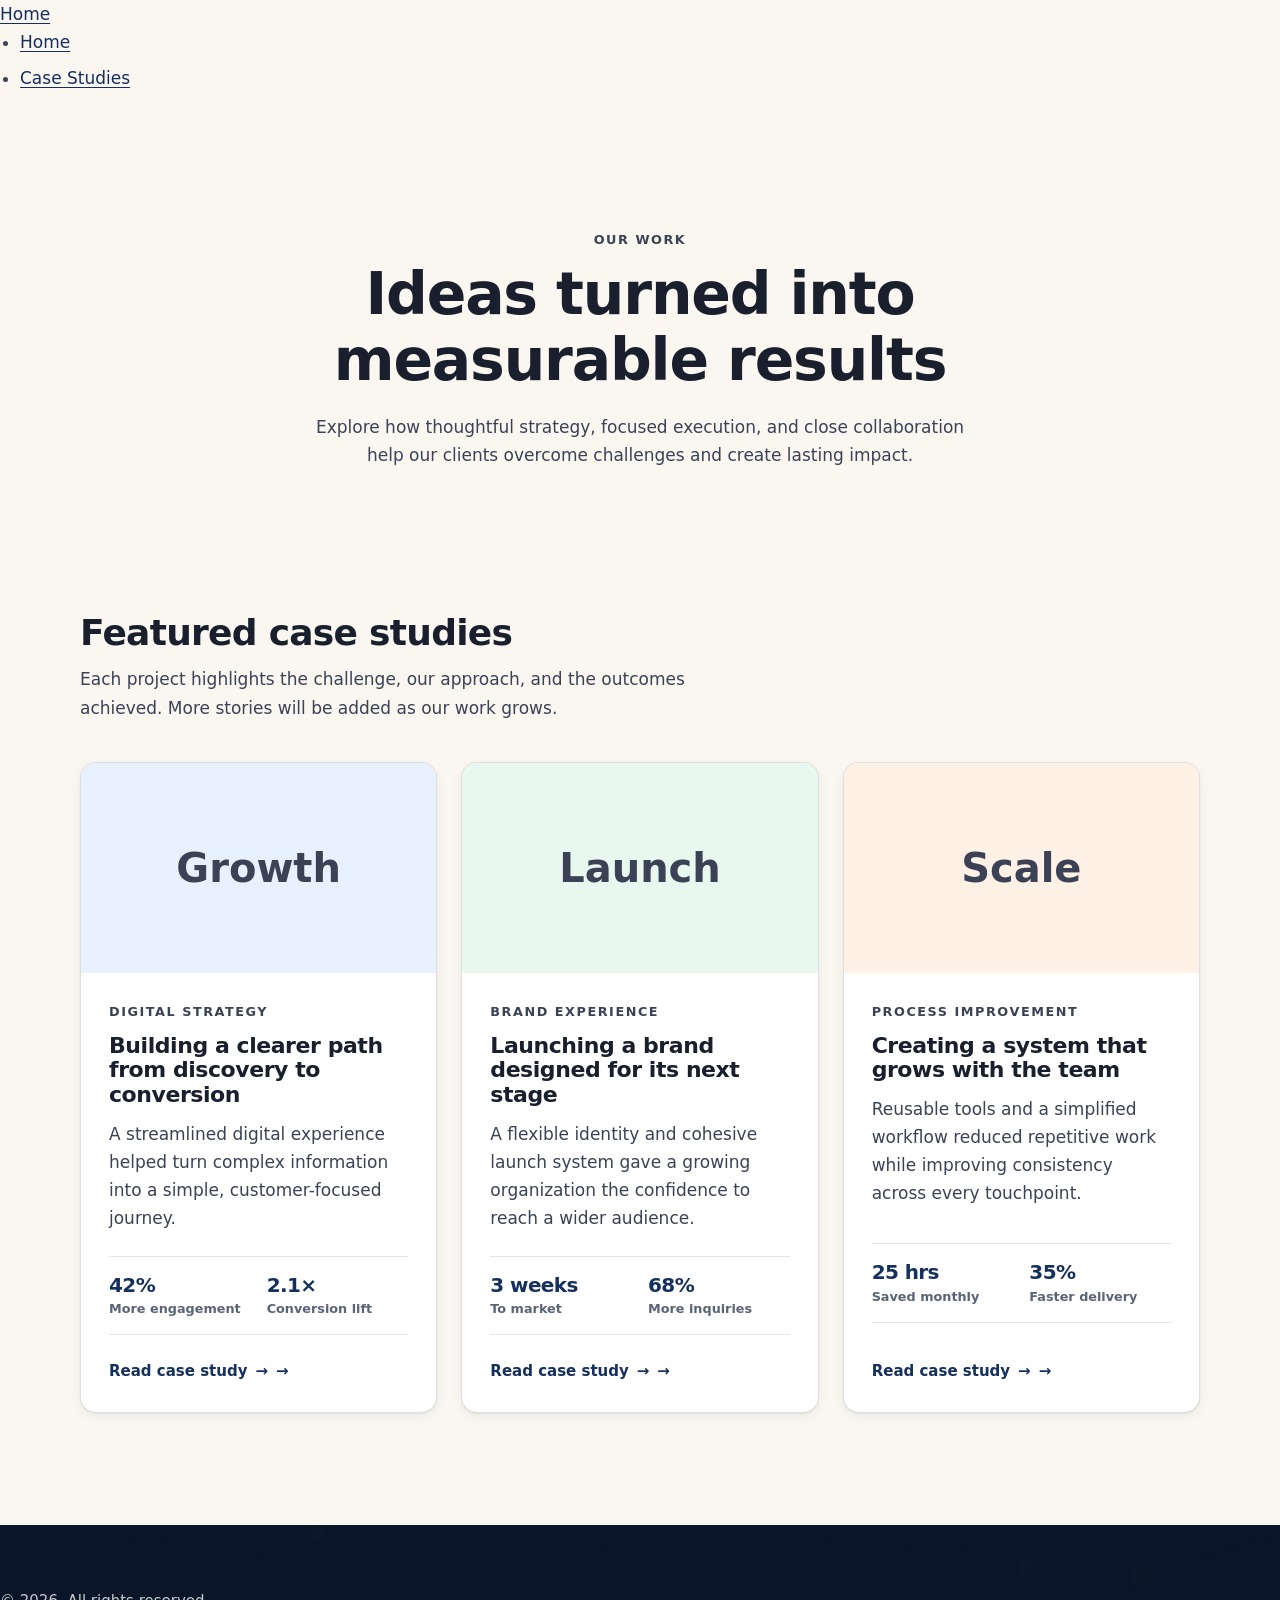
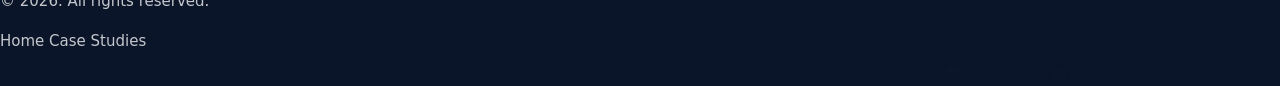
==== case-studies.html @ 0356792d "OEDIT: please add a case study page that can be navigated to at the" ====
<!DOCTYPE html>
<html lang="en">
<head>
  <meta charset="UTF-8">
  <meta name="viewport" content="width=device-width, initial-scale=1.0">
  <meta name="description" content="Explore our case studies and discover the strategies, solutions, and measurable results behind our work.">
  <title>Case Studies</title>
  <link rel="stylesheet" href="assets/css/style.css">
  <style>
    .case-studies-hero {
      padding: 7rem 1.5rem 5rem;
      text-align: center;
    }

    .case-studies-hero__content,
    .case-studies {
      width: min(1120px, 100%);
      margin-inline: auto;
    }

    .case-studies-hero__eyebrow,
    .case-study-card__category {
      display: block;
      margin-bottom: 0.75rem;
      font-size: 0.8rem;
      font-weight: 700;
      letter-spacing: 0.12em;
      text-transform: uppercase;
    }

    .case-studies-hero h1 {
      max-width: 800px;
      margin: 0 auto 1.25rem;
    }

    .case-studies-hero p {
      max-width: 680px;
      margin: 0 auto;
    }

    .case-studies-section {
      padding: 4rem 1.5rem 7rem;
    }

    .case-studies__header {
      max-width: 680px;
      margin-bottom: 2.5rem;
    }

    .case-studies__header h2 {
      margin-bottom: 0.75rem;
    }

    .case-studies-grid {
      display: grid;
      grid-template-columns: repeat(auto-fit, minmax(min(100%, 300px), 1fr));
      gap: 1.5rem;
    }

    .case-study-card {
      display: flex;
      min-height: 100%;
      flex-direction: column;
      overflow: hidden;
      border: 1px solid rgba(127, 127, 127, 0.25);
      border-radius: 1rem;
      background: var(--card-background, #fff);
    }

    .case-study-card__media {
      display: grid;
      min-height: 210px;
      place-items: center;
      padding: 2rem;
      background: var(--case-study-accent, #eef2ff);
    }

    .case-study-card__media span {
      font-size: clamp(1.5rem, 4vw, 2.5rem);
      font-weight: 700;
    }

    .case-study-card__content {
      display: flex;
      flex: 1;
      flex-direction: column;
      align-items: flex-start;
      padding: 1.75rem;
    }

    .case-study-card__content h3 {
      margin: 0 0 0.75rem;
    }

    .case-study-card__content p {
      margin: 0 0 1.5rem;
    }

    .case-study-card__results {
      display: flex;
      width: 100%;
      gap: 1rem;
      margin: auto 0 1.5rem;
      padding: 1rem 0;
      border-block: 1px solid rgba(127, 127, 127, 0.2);
    }

    .case-study-card__result {
      flex: 1;
    }

    .case-study-card__result strong,
    .case-study-card__result span {
      display: block;
    }

    .case-study-card__result strong {
      font-size: 1.25rem;
    }

    .case-study-card__result span {
      margin-top: 0.2rem;
      font-size: 0.8rem;
    }

    .case-study-card__link {
      font-weight: 700;
      text-decoration: none;
    }

    .case-study-card__link:hover,
    .case-study-card__link:focus-visible {
      text-decoration: underline;
    }

    .case-studies-empty {
      padding: 3rem;
      border: 1px dashed rgba(127, 127, 127, 0.4);
      border-radius: 1rem;
      text-align: center;
    }

    @media (max-width: 640px) {
      .case-studies-hero {
        padding-top: 5rem;
      }

      .case-study-card__results {
        flex-direction: column;
      }
    }
  </style>
</head>
<body>
  <header class="site-header">
    <div class="container">
      <a class="logo" href="index.html" aria-label="Home">Home</a>
      <nav class="site-nav" aria-label="Primary navigation">
        <ul>
          <li><a href="index.html">Home</a></li>
          <li><a href="case-studies.html" aria-current="page">Case Studies</a></li>
        </ul>
      </nav>
    </div>
  </header>

  <main>
    <section class="case-studies-hero" aria-labelledby="case-studies-title">
      <div class="case-studies-hero__content">
        <span class="case-studies-hero__eyebrow">Our work</span>
        <h1 id="case-studies-title">Ideas turned into measurable results</h1>
        <p>Explore how thoughtful strategy, focused execution, and close collaboration help our clients overcome challenges and create lasting impact.</p>
      </div>
    </section>

    <section class="case-studies-section" aria-labelledby="featured-case-studies">
      <div class="case-studies">
        <header class="case-studies__header">
          <h2 id="featured-case-studies">Featured case studies</h2>
          <p>Each project highlights the challenge, our approach, and the outcomes achieved. More stories will be added as our work grows.</p>
        </header>

        <!-- Add future case studies by duplicating an article below and updating its content. -->
        <div class="case-studies-grid">
          <article class="case-study-card">
            <div class="case-study-card__media" style="--case-study-accent: #e8f1ff;" aria-hidden="true">
              <span>Growth</span>
            </div>
            <div class="case-study-card__content">
              <span class="case-study-card__category">Digital strategy</span>
              <h3>Building a clearer path from discovery to conversion</h3>
              <p>A streamlined digital experience helped turn complex information into a simple, customer-focused journey.</p>
              <div class="case-study-card__results" aria-label="Project results">
                <div class="case-study-card__result">
                  <strong>42%</strong>
                  <span>More engagement</span>
                </div>
                <div class="case-study-card__result">
                  <strong>2.1×</strong>
                  <span>Conversion lift</span>
                </div>
              </div>
              <a class="case-study-card__link" href="#" aria-label="Read the digital strategy case study">Read case study <span aria-hidden="true">→</span></a>
            </div>
          </article>

          <article class="case-study-card">
            <div class="case-study-card__media" style="--case-study-accent: #e8f8ef;" aria-hidden="true">
              <span>Launch</span>
            </div>
            <div class="case-study-card__content">
              <span class="case-study-card__category">Brand experience</span>
              <h3>Launching a brand designed for its next stage</h3>
              <p>A flexible identity and cohesive launch system gave a growing organization the confidence to reach a wider audience.</p>
              <div class="case-study-card__results" aria-label="Project results">
                <div class="case-study-card__result">
                  <strong>3 weeks</strong>
                  <span>To market</span>
                </div>
                <div class="case-study-card__result">
                  <strong>68%</strong>
                  <span>More inquiries</span>
                </div>
              </div>
              <a class="case-study-card__link" href="#" aria-label="Read the brand experience case study">Read case study <span aria-hidden="true">→</span></a>
            </div>
          </article>

          <article class="case-study-card">
            <div class="case-study-card__media" style="--case-study-accent: #fff1e5;" aria-hidden="true">
              <span>Scale</span>
            </div>
            <div class="case-study-card__content">
              <span class="case-study-card__category">Process improvement</span>
              <h3>Creating a system that grows with the team</h3>
              <p>Reusable tools and a simplified workflow reduced repetitive work while improving consistency across every touchpoint.</p>
              <div class="case-study-card__results" aria-label="Project results">
                <div class="case-study-card__result">
                  <strong>25 hrs</strong>
                  <span>Saved monthly</span>
                </div>
                <div class="case-study-card__result">
                  <strong>35%</strong>
                  <span>Faster delivery</span>
                </div>
              </div>
              <a class="case-study-card__link" href="#" aria-label="Read the process improvement case study">Read case study <span aria-hidden="true">→</span></a>
            </div>
          </article>
        </div>
      </div>
    </section>
  </main>

  <footer class="site-footer">
    <div class="container">
      <p>&copy; 2026. All rights reserved.</p>
      <nav aria-label="Footer navigation">
        <a href="index.html">Home</a>
        <a href="case-studies.html">Case Studies</a>
      </nav>
    </div>
  </footer>
</body>
</html>
---- assets/css/style.css ----
/* ==========================================================================
   Convert Social - proof site stylesheet
   Palette: brand navy primary, brand orange accent, warm cream surface
   Values are taken from the client-supplied brand imagery.
   ========================================================================== */

:root {
  /* Brand - sampled from the client imagery */
  --navy-900: #0a1428;
  --navy-800: #0f1e3c;
  --navy-700: #16305e;
  --navy-600: #1e3f78;
  --navy-500: #3660a8;
  --navy-100: #d9e2f1;
  --navy-50: #eef2f9;

  --orange-700: #a63f08;
  --orange-600: #d9611a;
  --orange-500: #f27021;
  --orange-100: #fde7d6;

  /* Neutrals */
  --cream: #faf6f0;
  --cream-alt: #f4ede3;
  --white: #ffffff;
  --ink: #1a1f2e;
  --ink-soft: #3b4256;
  --ink-muted: #5a6478;
  --line: #e3dbcf;

  /* Type */
  --font-sans: "Plus Jakarta Sans", "Segoe UI", system-ui, -apple-system, sans-serif;
  --text-xs: 0.8125rem;
  --text-sm: 0.9375rem;
  --text-base: 1.0625rem;
  --text-lg: 1.1875rem;
  --text-xl: 1.375rem;
  --text-2xl: 1.75rem;
  --text-3xl: 2.25rem;
  --text-4xl: clamp(2.35rem, 5.2vw, 3.65rem);

  /* Space */
  --sp-1: 0.25rem;
  --sp-2: 0.5rem;
  --sp-3: 0.75rem;
  --sp-4: 1rem;
  --sp-5: 1.5rem;
  --sp-6: 2rem;
  --sp-7: 3rem;
  --sp-8: 4rem;
  --sp-9: 6rem;

  --radius-sm: 8px;
  --radius: 14px;
  --radius-lg: 22px;
  --radius-pill: 999px;

  --shadow-sm: 0 1px 2px rgba(15, 30, 60, 0.06), 0 4px 12px rgba(15, 30, 60, 0.05);
  --shadow-md: 0 10px 28px rgba(15, 30, 60, 0.1);
  --shadow-lg: 0 24px 60px rgba(15, 30, 60, 0.16);

  --wrap: 1140px;
  --header-h: 74px;
}

/* --------------------------------------------------------------- reset */
*,
*::before,
*::after { box-sizing: border-box; }

html { -webkit-text-size-adjust: 100%; scroll-behavior: smooth; }

body {
  margin: 0;
  font-family: var(--font-sans);
  font-size: var(--text-base);
  line-height: 1.65;
  color: var(--ink-soft);
  background: var(--cream);
  -webkit-font-smoothing: antialiased;
}

h1, h2, h3, h4 {
  margin: 0 0 var(--sp-4);
  color: var(--ink);
  font-weight: 800;
  line-height: 1.12;
  letter-spacing: -0.02em;
}

h1 { font-size: var(--text-4xl); }
h2 { font-size: var(--text-3xl); }
h3 { font-size: var(--text-xl); }
h4 { font-size: var(--text-lg); }

p { margin: 0 0 var(--sp-4); }
p:last-child { margin-bottom: 0; }

ul, ol { margin: 0 0 var(--sp-4); padding-left: 1.25rem; }
li { margin-bottom: var(--sp-2); }

a { color: var(--navy-700); text-decoration-thickness: 1px; text-underline-offset: 3px; }
a:hover { color: var(--orange-700); }

strong { color: var(--ink); font-weight: 700; }

svg { display: block; }

/* ------------------------------------------------------------ a11y */
.skip-link {
  position: absolute;
  left: var(--sp-4);
  top: -100px;
  z-index: 999;
  padding: var(--sp-3) var(--sp-5);
  background: var(--navy-700);
  color: var(--white);
  border-radius: var(--radius-sm);
  font-weight: 700;
  text-decoration: none;
  transition: top 0.18s ease;
}
.skip-link:focus { top: var(--sp-3); color: var(--white); }

:focus-visible {
  outline: 3px solid var(--orange-600);
  outline-offset: 3px;
  border-radius: 4px;
}

.sr-only {
  position: absolute;
  width: 1px;
  height: 1px;
  padding: 0;
  margin: -1px;
  overflow: hidden;
  clip: rect(0 0 0 0);
  white-space: nowrap;
  border: 0;
}

/* ------------------------------------------------------------ layout */
.wrap {
  width: 100%;
  max-width: var(--wrap);
  margin-inline: auto;
  padding-inline: var(--sp-5);
}

.section { padding-block: var(--sp-9); }
.section--tight { padding-block: var(--sp-8); }
.section--cream { background: var(--cream-alt); }
.section--white { background: var(--white); }

.section-head { max-width: 44rem; margin-bottom: var(--sp-7); }
.section-head--center { margin-inline: auto; text-align: center; }

.eyebrow {
  display: inline-block;
  margin-bottom: var(--sp-3);
  font-size: var(--text-xs);
  font-weight: 800;
  letter-spacing: 0.14em;
  text-transform: uppercase;
  color: var(--orange-700);
}

.lede { font-size: var(--text-lg); color: var(--ink-soft); }

.grid { display: grid; gap: var(--sp-5); }
.grid--2 { grid-template-columns: repeat(2, minmax(0, 1fr)); }
.grid--3 { grid-template-columns: repeat(3, minmax(0, 1fr)); }
.grid--4 { grid-template-columns: repeat(4, minmax(0, 1fr)); }

/* ------------------------------------------------------------ buttons */
.btn {
  display: inline-flex;
  align-items: center;
  justify-content: center;
  gap: var(--sp-2);
  padding: 0.85rem 1.5rem;
  border: 2px solid transparent;
  border-radius: var(--radius-pill);
  font-family: inherit;
  font-size: var(--text-sm);
  font-weight: 800;
  line-height: 1.2;
  letter-spacing: -0.005em;
  text-decoration: none;
  cursor: pointer;
  transition: transform 0.16s ease, background-color 0.16s ease, box-shadow 0.16s ease, color 0.16s ease;
}
.btn:hover { transform: translateY(-2px); }

.btn--primary {
  background: var(--navy-800);
  color: var(--white);
  box-shadow: var(--shadow-md);
}
.btn--primary:hover { background: var(--navy-600); color: var(--white); }

.btn--accent {
  background: var(--orange-500);
  color: var(--navy-800);
  box-shadow: var(--shadow-md);
}
.btn--accent:hover { background: var(--orange-600); color: var(--white); }

.btn--ghost {
  background: transparent;
  color: var(--navy-700);
  border-color: var(--navy-100);
}
.btn--ghost:hover { background: var(--navy-50); color: var(--navy-700); border-color: var(--navy-500); }

.btn--light {
  background: var(--white);
  color: var(--navy-700);
}
.btn--light:hover { background: var(--navy-50); color: var(--navy-700); }

.btn--outline-light {
  background: transparent;
  color: var(--white);
  border-color: rgba(255, 255, 255, 0.45);
}
.btn--outline-light:hover { background: rgba(255, 255, 255, 0.12); color: var(--white); }

.btn--block { width: 100%; }
.btn--lg { padding: 1.05rem 2rem; font-size: var(--text-base); }

.btn-row { display: flex; flex-wrap: wrap; gap: var(--sp-3); }

/* ------------------------------------------------------------ header */
.site-header {
  position: sticky;
  top: 0;
  z-index: 100;
  background: rgba(250, 246, 240, 0.93);
  backdrop-filter: blur(10px);
  border-bottom: 1px solid transparent;
  transition: border-color 0.2s ease, box-shadow 0.2s ease;
}
.site-header.is-stuck {
  border-bottom-color: var(--line);
  box-shadow: 0 4px 18px rgba(15, 30, 60, 0.07);
}

.header-inner {
  display: flex;
  align-items: center;
  justify-content: space-between;
  gap: var(--sp-5);
  min-height: var(--header-h);
}

.brand {
  display: inline-flex;
  align-items: center;
  gap: 0.6rem;
  color: var(--navy-700);
  font-weight: 800;
  font-size: 1.0625rem;
  letter-spacing: -0.025em;
  text-decoration: none;
}
.brand:hover { color: var(--navy-600); }
.brand svg { width: 30px; height: 30px; flex: none; }
.brand-name { color: var(--ink); }
.brand-name span { color: var(--orange-700); }

.nav-toggle {
  display: none;
  align-items: center;
  gap: 0.5rem;
  padding: 0.55rem 0.9rem;
  background: var(--white);
  border: 1px solid var(--line);
  border-radius: var(--radius-pill);
  font-family: inherit;
  font-size: var(--text-xs);
  font-weight: 800;
  color: var(--ink);
  cursor: pointer;
}
.nav-toggle svg { width: 16px; height: 16px; }

.site-nav { display: flex; align-items: center; gap: var(--sp-5); }

.nav-links {
  display: flex;
  align-items: center;
  gap: var(--sp-5);
  margin: 0;
  padding: 0;
  list-style: none;
}
.nav-links li { margin: 0; }
.nav-links a {
  display: inline-block;
  padding: 0.35rem 0;
  font-size: var(--text-sm);
  font-weight: 700;
  color: var(--ink-soft);
  text-decoration: none;
  border-bottom: 2px solid transparent;
}
.nav-links a:hover { color: var(--navy-700); border-bottom-color: var(--orange-500); }
.nav-links a[aria-current="page"] { color: var(--navy-700); border-bottom-color: var(--navy-600); }

/* ------------------------------------------------------------ hero */
.hero {
  position: relative;
  overflow: hidden;
  padding-block: var(--sp-9) var(--sp-8);
  background:
    radial-gradient(900px 460px at 12% -10%, var(--navy-100), transparent 70%),
    radial-gradient(700px 400px at 92% 8%, var(--orange-100), transparent 68%),
    var(--cream);
}

.hero-grid {
  display: grid;
  grid-template-columns: minmax(0, 1.08fr) minmax(0, 0.92fr);
  gap: var(--sp-8);
  align-items: center;
}

.hero h1 { margin-bottom: var(--sp-5); }
.hero .lede { max-width: 34rem; margin-bottom: var(--sp-6); }

.pill {
  display: inline-flex;
  align-items: center;
  gap: 0.5rem;
  margin-bottom: var(--sp-5);
  padding: 0.4rem 0.9rem;
  background: var(--white);
  border: 1px solid var(--navy-100);
  border-radius: var(--radius-pill);
  font-size: var(--text-xs);
  font-weight: 800;
  letter-spacing: 0.02em;
  color: var(--navy-700);
  box-shadow: var(--shadow-sm);
}
.pill-dot {
  width: 8px;
  height: 8px;
  border-radius: 50%;
  background: var(--orange-500);
  flex: none;
}

.hero-proof {
  display: flex;
  flex-wrap: wrap;
  align-items: center;
  gap: var(--sp-3) var(--sp-5);
  margin-top: var(--sp-6);
  padding-top: var(--sp-5);
  border-top: 1px solid var(--line);
  font-size: var(--text-sm);
  color: var(--ink-muted);
}

.avatar-stack { display: flex; }
.avatar-stack .avatar { margin-left: -10px; border: 3px solid var(--cream); }
.avatar-stack .avatar:first-child { margin-left: 0; }

/* hero card */
.hero-card {
  padding: var(--sp-6);
  background: var(--white);
  border: 1px solid var(--line);
  border-radius: var(--radius-lg);
  box-shadow: var(--shadow-lg);
}
.hero-card h2 {
  font-size: var(--text-lg);
  margin-bottom: var(--sp-5);
}

.week-list { margin: 0; padding: 0; list-style: none; }
.week-list li {
  display: flex;
  align-items: flex-start;
  gap: var(--sp-3);
  padding-block: 0.7rem;
  margin: 0;
  border-bottom: 1px dashed var(--line);
  font-size: var(--text-sm);
}
.week-list li:last-child { border-bottom: 0; }
.week-day {
  flex: none;
  width: 3.1rem;
  font-weight: 800;
  color: var(--navy-600);
  font-size: var(--text-xs);
  letter-spacing: 0.06em;
  text-transform: uppercase;
  padding-top: 0.15rem;
}
.week-body { color: var(--ink-soft); }
.week-body b { display: block; color: var(--ink); font-weight: 700; }

.tag {
  display: inline-block;
  padding: 0.1rem 0.5rem;
  border-radius: var(--radius-pill);
  background: var(--navy-50);
  color: var(--navy-700);
  font-size: 0.75rem;
  font-weight: 800;
}
.tag--orange { background: var(--orange-100); color: var(--orange-700); }

/* ------------------------------------------------------------ page head */
.page-head {
  padding-block: var(--sp-8) var(--sp-7);
  background:
    radial-gradient(760px 380px at 8% -20%, var(--navy-100), transparent 70%),
    var(--cream);
  border-bottom: 1px solid var(--line);
}
.page-head h1 { max-width: 34rem; }
.page-head .lede { max-width: 40rem; }

.crumbs {
  margin-bottom: var(--sp-5);
  font-size: var(--text-xs);
  font-weight: 700;
  color: var(--ink-muted);
}
.crumbs ol {
  display: flex;
  flex-wrap: wrap;
  gap: 0.45rem;
  margin: 0;
  padding: 0;
  list-style: none;
}
.crumbs li { margin: 0; }
.crumbs li + li::before { content: "/"; margin-right: 0.45rem; color: var(--line); }
.crumbs a { color: var(--ink-muted); text-decoration: none; }
.crumbs a:hover { color: var(--navy-700); text-decoration: underline; }
.crumbs [aria-current="page"] { color: var(--ink); }

/* ------------------------------------------------------------ cards */
.card {
  padding: var(--sp-6);
  background: var(--white);
  border: 1px solid var(--line);
  border-radius: var(--radius-lg);
  box-shadow: var(--shadow-sm);
  transition: transform 0.2s ease, box-shadow 0.2s ease, border-color 0.2s ease;
}
.card h3 { margin-bottom: var(--sp-2); }
.card p { font-size: var(--text-sm); }

.card--hover:hover {
  transform: translateY(-4px);
  box-shadow: var(--shadow-md);
  border-color: var(--navy-100);
}

.card-icon {
  display: inline-flex;
  align-items: center;
  justify-content: center;
  width: 48px;
  height: 48px;
  margin-bottom: var(--sp-4);
  border-radius: var(--radius);
  background: var(--navy-50);
  color: var(--navy-600);
}
.card-icon svg { width: 24px; height: 24px; }
.card-icon--orange { background: var(--orange-100); color: var(--orange-700); }

/* ------------------------------------------------------------ case studies */
.case-study-grid {
  display: grid;
  grid-template-columns: repeat(2, minmax(0, 1fr));
  gap: var(--sp-6);
}

.case-study-card {
  display: flex;
  flex-direction: column;
  min-height: 100%;
  overflow: hidden;
  background: var(--white);
  border: 1px solid var(--line);
  border-radius: var(--radius-lg);
  box-shadow: var(--shadow-sm);
  transition: transform 0.2s ease, box-shadow 0.2s ease, border-color 0.2s ease;
}

.case-study-card:hover {
  transform: translateY(-4px);
  border-color: var(--navy-100);
  box-shadow: var(--shadow-md);
}

.case-study-card__visual {
  position: relative;
  display: grid;
  place-items: center;
  min-height: 13rem;
  padding: var(--sp-6);
  overflow: hidden;
  background:
    radial-gradient(circle at 82% 20%, rgba(242, 112, 33, 0.28), transparent 34%),
    linear-gradient(145deg, var(--navy-900), var(--navy-600));
  color: var(--white);
}

.case-study-card__visual::after {
  content: "";
  position: absolute;
  width: 10rem;
  height: 10rem;
  right: -3rem;
  bottom: -4rem;
  border: 2px solid rgba(255, 255, 255, 0.18);
  border-radius: 50%;
}

.case-study-card__visual img {
  display: block;
  width: 100%;
  height: 100%;
  min-height: 13rem;
  object-fit: cover;
}

.case-study-card__mark {
  position: relative;
  z-index: 1;
  font-size: clamp(2.25rem, 7vw, 4rem);
  font-weight: 800;
  line-height: 1;
  letter-spacing: -0.05em;
}

.case-study-card__body {
  display: flex;
  flex: 1;
  flex-direction: column;
  padding: var(--sp-6);
}

.case-study-card__meta {
  display: flex;
  flex-wrap: wrap;
  gap: var(--sp-2);
  margin: 0 0 var(--sp-4);
  padding: 0;
  list-style: none;
}

.case-study-card__meta li {
  margin: 0;
  padding: 0.2rem 0.65rem;
  background: var(--navy-50);
  border-radius: var(--radius-pill);
  color: var(--navy-700);
  font-size: var(--text-xs);
  font-weight: 800;
}

.case-study-card__body h2,
.case-study-card__body h3 {
  margin-bottom: var(--sp-3);
  font-size: var(--text-xl);
}

.case-study-card__body p { font-size: var(--text-sm); }

.case-study-card__results {
  display: grid;
  grid-template-columns: repeat(2, minmax(0, 1fr));
  gap: var(--sp-3);
  margin: var(--sp-5) 0;
  padding: var(--sp-4) 0;
  border-block: 1px solid var(--line);
}

.case-study-card__result strong {
  display: block;
  color: var(--navy-700);
  font-size: var(--text-xl);
  line-height: 1.2;
  letter-spacing: -0.03em;
}

.case-study-card__result span {
  display: block;
  margin-top: var(--sp-1);
  color: var(--ink-muted);
  font-size: var(--text-xs);
  font-weight: 700;
  line-height: 1.4;
}

.case-study-card__link {
  display: inline-flex;
  align-items: center;
  gap: var(--sp-2);
  margin-top: auto;
  color: var(--navy-700);
  font-size: var(--text-sm);
  font-weight: 800;
  text-decoration: none;
}

.case-study-card__link::after {
  content: "→";
  transition: transform 0.16s ease;
}

.case-study-card__link:hover::after { transform: translateX(4px); }

.case-study-card--coming-soon {
  border-style: dashed;
  box-shadow: none;
}

.case-study-card--coming-soon .case-study-card__visual {
  background:
    linear-gradient(135deg, rgba(217, 226, 241, 0.65), rgba(253, 231, 214, 0.7)),
    var(--cream-alt);
  color: var(--navy-600);
}

.case-study-card--coming-soon:hover {
  transform: none;
  box-shadow: var(--shadow-sm);
}

.case-study-card__placeholder {
  position: relative;
  z-index: 1;
  text-align: center;
}

.case-study-card__placeholder span {
  display: block;
  font-size: 2.5rem;
  font-weight: 500;
  line-height: 1;
}

.case-study-card__placeholder small {
  display: block;
  margin-top: var(--sp-3);
  font-size: var(--text-xs);
  font-weight: 800;
  letter-spacing: 0.08em;
  text-transform: uppercase;
}

/* ------------------------------------------------------------ steps */
.steps { counter-reset: step; margin: 0; padding: 0; list-style: none; }
.steps > li {
  position: relative;
  margin: 0 0 var(--sp-5);
  padding: var(--sp-6) var(--sp-6) var(--sp-6) 5.25rem;
  background: var(--white);
  border: 1px solid var(--line);
  border-radius: var(--radius-lg);
  box-shadow: var(--shadow-sm);
}
.steps > li::before {
  counter-increment: step;
  content: counter(step);
  position: absolute;
  left: var(--sp-6);
  top: var(--sp-6);
  display: flex;
  align-items: center;
  justify-content: center;
  width: 46px;
  height: 46px;
  border-radius: 50%;
  background: var(--navy-600);
  color: var(--white);
  font-weight: 800;
  font-size: var(--text-lg);
}
.steps h3 { margin-bottom: var(--sp-2); }
.steps p { font-size: var(--text-sm); }

/* ------------------------------------------------------------ testimonials */
.quote-card {
  display: flex;
  flex-direction: column;
  gap: var(--sp-5);
  padding: var(--sp-6);
  background: var(--white);
  border: 1px solid var(--line);
  border-radius: var(--radius-lg);
  box-shadow: var(--shadow-sm);
}
.quote-card--feature {
  background: linear-gradient(160deg, var(--navy-900), var(--navy-700));
  background-blend-mode: normal;
  border-color: transparent;
  color: rgba(255, 255, 255, 0.86);
  box-shadow: var(--shadow-lg);
}
.quote-mark { color: var(--navy-100); }
.quote-mark svg { width: 38px; height: 38px; }

.quote-card blockquote {
  margin: 0;
  font-size: var(--text-lg);
  line-height: 1.55;
  color: var(--ink);
  font-weight: 500;
}
.quote-card--sm blockquote { font-size: var(--text-base); }

.quote-card.quote-card--feature blockquote { color: var(--white); }
.quote-card.quote-card--feature .quote-name { color: var(--white); }
.quote-card.quote-card--feature .quote-role { color: rgba(255, 255, 255, 0.76); }
.quote-card.quote-card--feature .quote-mark { color: var(--orange-500); }
.quote-card.quote-card--feature .stars { color: var(--orange-500); }

.quote-person { display: flex; align-items: center; gap: var(--sp-3); margin-top: auto; }
.quote-name { display: block; font-weight: 800; color: var(--ink); font-size: var(--text-sm); line-height: 1.3; }
.quote-role { display: block; font-size: var(--text-xs); color: var(--ink-muted); line-height: 1.35; }

.avatar {
  display: inline-flex;
  align-items: center;
  justify-content: center;
  flex: none;
  width: 46px;
  height: 46px;
  border-radius: 50%;
  font-weight: 800;
  font-size: var(--text-sm);
  letter-spacing: 0.02em;
  color: var(--white);
  background: var(--navy-600);
}
.avatar--sm { width: 36px; height: 36px; font-size: var(--text-xs); }
.avatar--navy { background: var(--navy-600); }
.avatar--orange { background: var(--orange-700); }
.avatar--deep { background: var(--navy-800); }
.avatar--slate { background: var(--navy-500); }
.avatar--light { background: var(--white); color: var(--navy-700); }

.stars { display: inline-flex; gap: 2px; color: var(--orange-700); }
.stars svg { width: 17px; height: 17px; }

.client-strip {
  display: flex;
  flex-wrap: wrap;
  gap: var(--sp-3);
  padding: 0;
  margin: 0;
  list-style: none;
}
.client-strip li {
  display: flex;
  align-items: center;
  gap: var(--sp-3);
  margin: 0;
  padding: 0.7rem 1.1rem 0.7rem 0.7rem;
  background: var(--white);
  border: 1px solid var(--line);
  border-radius: var(--radius-pill);
  box-shadow: var(--shadow-sm);
}
.client-strip .quote-name { font-size: var(--text-sm); }

/* ------------------------------------------------------------ pricing */
.price-wrap { display: grid; grid-template-columns: minmax(0, 1fr) minmax(0, 1fr); gap: var(--sp-6); align-items: start; }

.price-card {
  padding: var(--sp-7);
  background: var(--white);
  border: 2px solid var(--navy-800);
  border-radius: var(--radius-lg);
  box-shadow: var(--shadow-lg);
}
.price-badge {
  display: inline-block;
  margin-bottom: var(--sp-4);
  padding: 0.3rem 0.85rem;
  border-radius: var(--radius-pill);
  background: var(--orange-100);
  color: var(--orange-700);
  font-size: var(--text-xs);
  font-weight: 800;
  letter-spacing: 0.08em;
  text-transform: uppercase;
}
.price-amount {
  display: flex;
  align-items: baseline;
  gap: 0.4rem;
  margin-bottom: var(--sp-2);
}
.price-amount .num {
  font-size: 3.5rem;
  font-weight: 800;
  line-height: 1;
  letter-spacing: -0.04em;
  color: var(--ink);
}
.price-amount .per { font-size: var(--text-base); font-weight: 700; color: var(--ink-muted); }

.check-list { margin: var(--sp-5) 0; padding: 0; list-style: none; }
.check-list li {
  display: flex;
  align-items: flex-start;
  gap: var(--sp-3);
  margin-bottom: var(--sp-3);
  font-size: var(--text-sm);
}
.check-list svg { width: 21px; height: 21px; flex: none; margin-top: 2px; color: var(--navy-600); }

.compare-table { width: 100%; border-collapse: collapse; font-size: var(--text-sm); }
.compare-table caption { text-align: left; margin-bottom: var(--sp-4); color: var(--ink-muted); font-size: var(--text-sm); }
.compare-table th, .compare-table td { padding: 0.8rem 0.9rem; text-align: left; border-bottom: 1px solid var(--line); }
.compare-table thead th { font-size: var(--text-xs); text-transform: uppercase; letter-spacing: 0.08em; color: var(--ink-muted); }
.compare-table tbody th { font-weight: 700; color: var(--ink); }
.compare-table td.yes { color: var(--navy-700); font-weight: 700; }

/* ------------------------------------------------------------ faq */
.faq { max-width: 48rem; }
.faq-item {
  margin-bottom: var(--sp-3);
  background: var(--white);
  border: 1px solid var(--line);
  border-radius: var(--radius);
  box-shadow: var(--shadow-sm);
  overflow: hidden;
}
.faq-item summary {
  display: flex;
  align-items: center;
  justify-content: space-between;
  gap: var(--sp-4);
  padding: var(--sp-4) var(--sp-5);
  cursor: pointer;
  font-weight: 700;
  color: var(--ink);
  list-style: none;
}
.faq-item summary::-webkit-details-marker { display: none; }
.faq-item summary::after {
  content: "";
  flex: none;
  width: 11px;
  height: 11px;
  border-right: 2.5px solid var(--navy-600);
  border-bottom: 2.5px solid var(--navy-600);
  transform: rotate(45deg);
  transition: transform 0.2s ease;
}
.faq-item[open] summary::after { transform: rotate(-135deg); }
.faq-item .faq-body { padding: 0 var(--sp-5) var(--sp-5); font-size: var(--text-sm); }

/* ------------------------------------------------------------ stats */
.stat-row { display: grid; grid-template-columns: repeat(3, minmax(0, 1fr)); gap: var(--sp-5); }
.stat {
  padding: var(--sp-5);
  background: var(--white);
  border: 1px solid var(--line);
  border-radius: var(--radius);
  text-align: center;
}
.stat .stat-num {
  display: block;
  font-size: var(--text-2xl);
  font-weight: 800;
  letter-spacing: -0.03em;
  color: var(--navy-700);
}
.stat .stat-label { font-size: var(--text-xs); font-weight: 700; text-transform: uppercase; letter-spacing: 0.08em; color: var(--ink-muted); }

/* ------------------------------------------------------------ founder */
.founder {
  display: grid;
  grid-template-columns: minmax(0, 0.85fr) minmax(0, 1.15fr);
  gap: var(--sp-7);
  align-items: center;
  padding: var(--sp-7);
  background: var(--white);
  border: 1px solid var(--line);
  border-radius: var(--radius-lg);
  box-shadow: var(--shadow-sm);
}
.founder-mark {
  display: flex;
  align-items: center;
  justify-content: center;
  aspect-ratio: 1 / 1;
  border-radius: var(--radius-lg);
  background: linear-gradient(150deg, var(--navy-600), var(--navy-900));
  color: var(--white);
  font-size: clamp(3rem, 8vw, 4.75rem);
  font-weight: 800;
  letter-spacing: 0.02em;
}

/* ------------------------------------------------------------ cta band */
.cta-band {
  padding-block: var(--sp-8);
  background: linear-gradient(140deg, rgba(10, 20, 40, 0.9), rgba(15, 30, 60, 0.78)), var(--navy-800);
  color: rgba(255, 255, 255, 0.88);
}
.cta-band h2 { color: var(--white); max-width: 30rem; }
.cta-band p { max-width: 34rem; font-size: var(--text-lg); }
.cta-inner {
  display: flex;
  flex-wrap: wrap;
  align-items: center;
  justify-content: space-between;
  gap: var(--sp-6);
}

/* ------------------------------------------------------------ form */
.form-card {
  padding: var(--sp-7);
  background: var(--white);
  border: 1px solid var(--line);
  border-radius: var(--radius-lg);
  box-shadow: var(--shadow-md);
}
.field { margin-bottom: var(--sp-5); }
.field label {
  display: block;
  margin-bottom: var(--sp-2);
  font-size: var(--text-sm);
  font-weight: 700;
  color: var(--ink);
}
.field .hint { display: block; font-weight: 500; font-size: var(--text-xs); color: var(--ink-muted); }
.field input,
.field select,
.field textarea {
  width: 100%;
  padding: 0.8rem 1rem;
  font-family: inherit;
  font-size: var(--text-sm);
  color: var(--ink);
  background: var(--cream);
  border: 1px solid var(--line);
  border-radius: var(--radius-sm);
  transition: border-color 0.16s ease, background-color 0.16s ease;
}
.field textarea { min-height: 8.5rem; resize: vertical; }
.field input:hover, .field select:hover, .field textarea:hover { border-color: var(--navy-100); }
.field input:focus, .field select:focus, .field textarea:focus { background: var(--white); border-color: var(--navy-600); }

.form-note { margin-top: var(--sp-4); font-size: var(--text-xs); color: var(--ink-muted); }

.contact-list { margin: 0; padding: 0; list-style: none; }
.contact-list li {
  display: flex;
  gap: var(--sp-4);
  padding-block: var(--sp-4);
  margin: 0;
  border-bottom: 1px solid var(--line);
}
.contact-list li:last-child { border-bottom: 0; }
.contact-list svg { width: 22px; height: 22px; flex: none; color: var(--navy-600); margin-top: 3px; }
.contact-list .label { display: block; font-weight: 800; color: var(--ink); font-size: var(--text-sm); }
.contact-list .value { display: block; font-size: var(--text-sm); }

/* ------------------------------------------------------------ footer */
.site-footer {
  padding-block: var(--sp-8) var(--sp-6);
  background: linear-gradient(rgba(10, 20, 40, 0.9), rgba(10, 20, 40, 0.94)), var(--navy-900);
  background-size: cover;
  background-position: center;
  color: rgba(255, 255, 255, 0.76);
  font-size: var(--text-sm);
}
.footer-grid {
  display: grid;
  grid-template-columns: minmax(0, 1.4fr) repeat(2, minmax(0, 1fr));
  gap: var(--sp-6);
  padding-bottom: var(--sp-6);
  border-bottom: 1px solid rgba(255, 255, 255, 0.14);
}
.site-footer .brand { color: var(--white); }
.site-footer .brand-name, .site-footer .brand-name span { color: var(--white); }
.site-footer h3 {
  color: var(--white);
  font-size: var(--text-xs);
  text-transform: uppercase;
  letter-spacing: 0.12em;
  margin-bottom: var(--sp-4);
}
.site-footer ul { margin: 0; padding: 0; list-style: none; }
.site-footer li { margin-bottom: var(--sp-3); }
.site-footer a { color: rgba(255, 255, 255, 0.76); text-decoration: none; }
.site-footer a:hover { color: var(--white); text-decoration: underline; }
.footer-blurb { max-width: 24rem; margin-top: var(--sp-4); }
.footer-base {
  display: flex;
  flex-wrap: wrap;
  gap: var(--sp-3) var(--sp-5);
  justify-content: space-between;
  padding-top: var(--sp-5);
  font-size: var(--text-xs);
  color: rgba(255, 255, 255, 0.55);
}

/* ------------------------------------------------------------ reveal */
/* Content is visible by default. Only a page with JS running hides it for the
   reveal transition, so a script failure can never blank out a section. */
.js-ready .reveal { opacity: 0; transform: translateY(18px); transition: opacity 0.6s ease, transform 0.6s ease; }
.js-ready .reveal.is-visible { opacity: 1; transform: none; }

@media (prefers-reduced-motion: reduce) {
  html { scroll-behavior: auto; }
  *, *::before, *::after {
    animation-duration: 0.001ms;
    animation-iteration-count: 1;
    transition-duration: 0.001ms;
  }
  .js-ready .reveal { opacity: 1; transform: none; }
  .btn:hover, .card--hover:hover, .case-study-card:hover { transform: none; }
}

/* ------------------------------------------------------------ responsive */
@media (max-width: 980px) {
  :root { --sp-9: 4.5rem; }
  .hero-grid { grid-template-columns: minmax(0, 1fr); gap: var(--sp-7); }
  .price-wrap { grid-template-columns: minmax(0, 1fr); }
  .founder { grid-template-columns: minmax(0, 1fr); text-align: left; }
  .founder-mark { max-width: 220px; }
  .grid--4 { grid-template-columns: repeat(2, minmax(0, 1fr)); }
  .grid--3 { grid-template-columns: repeat(2, minmax(0, 1fr)); }
  .footer-grid { grid-template-columns: minmax(0, 1fr) minmax(0, 1fr); }
}

@media (max-width: 760px) {
  .nav-toggle { display: inline-flex; }
  .site-nav {
    display: none;
    position: absolute;
    left: var(--sp-4);
    right: var(--sp-4);
    top: calc(var(--header-h) - 6px);
    flex-direction: column;
    align-items: stretch;
    gap: var(--sp-4);
    padding: var(--sp-5);
    background: var(--white);
    border: 1px solid var(--line);
    border-radius: var(--radius-lg);
    box-shadow: var(--shadow-lg);
  }
  .site-nav.is-open { display: flex; }
  .nav-links { flex-direction: column; align-items: stretch; gap: var(--sp-2); }
  .nav-links a { padding-block: 0.55rem; border-bottom: 1px solid var(--line); }
  .nav-links a[aria-current="page"] { border-bottom-color: var(--navy-600); }
  .grid--2, .grid--3, .grid--4, .case-study-grid { grid-template-columns: minmax(0, 1fr); }
  .stat-row { grid-template-columns: minmax(0, 1fr); }
  .steps > li { padding: var(--sp-6) var(--sp-5); }
  .steps > li::before { position: static; margin-bottom: var(--sp-4); }
  .footer-grid { grid-template-columns: minmax(0, 1fr); }
  .price-card, .form-card, .founder { padding: var(--sp-5); }
  .section { padding-block: var(--sp-8); }
  .case-study-card__visual { min-height: 10rem; }
}


/* ==========================================================================
   v2 imagery components
   ========================================================================== */

/* generic responsive figure */
.media {
  margin: 0;
  border-radius: var(--radius-lg);
  overflow: hidden;
  background: var(--cream-alt);
  border: 1px solid var(--line);
  box-shadow: var(--shadow-md);
}
.media img {
  display: block;
  width: 100%;
  height: auto;
}
.media--plain { border: 0; background: transparent; box-shadow: none; border-radius: 0; }
.media--soft { box-shadow: var(--shadow-sm); }
.media-caption {
  margin: var(--sp-3) 0 0;
  font-size: var(--text-xs);
  color: var(--ink-muted);
  line-height: 1.5;
}
.media-caption--center { text-align: center; }

/* hero visual */
.hero-visual { position: relative; }
.hero-visual .media { box-shadow: var(--shadow-lg); }
.hero-visual .hero-visual-tag {
  position: absolute;
  left: -12px;
  bottom: -18px;
  display: inline-flex;
  align-items: center;
  gap: 0.5rem;
  padding: 0.6rem 1rem;
  background: var(--white);
  border: 1px solid var(--line);
  border-radius: var(--radius-pill);
  box-shadow: var(--shadow-md);
  font-size: var(--text-xs);
  font-weight: 800;
  color: var(--navy-800);
}

/* weekly calendar band (was the hero card list) */
.week-band {
  padding: var(--sp-6);
  background: var(--white);
  border: 1px solid var(--line);
  border-radius: var(--radius-lg);
  box-shadow: var(--shadow-md);
}
.week-band h2 { font-size: var(--text-xl); margin-bottom: var(--sp-5); }
.week-band .week-list {
  display: grid;
  grid-template-columns: repeat(4, minmax(0, 1fr));
  gap: var(--sp-4);
}
.week-band .week-list li {
  display: block;
  padding: var(--sp-4);
  border: 1px solid var(--line);
  border-bottom: 3px solid var(--orange-500);
  border-radius: var(--radius);
  background: var(--cream);
}
.week-band .week-day { display: block; width: auto; margin-bottom: var(--sp-2); color: var(--navy-700); }

/* split problem and solution visual */
.split-figure { margin: 0 0 var(--sp-7); }

/* industry icon strip */
.industry-strip { margin: var(--sp-5) 0 var(--sp-6); }
.industry-strip img { display: block; width: 100%; height: auto; }
.industry-labels {
  display: grid;
  grid-template-columns: repeat(5, minmax(0, 1fr));
  gap: var(--sp-2);
  margin: 0;
  padding: 0;
  list-style: none;
  text-align: center;
}
.industry-labels li {
  margin: 0;
  font-size: var(--text-xs);
  font-weight: 800;
  letter-spacing: 0.01em;
  color: var(--navy-800);
  line-height: 1.3;
}

/* results / growth chart */
.chart-panel {
  padding: var(--sp-6);
  background: var(--white);
  border: 1px solid var(--line);
  border-radius: var(--radius-lg);
  box-shadow: var(--shadow-sm);
}
.chart-panel img { display: block; width: 100%; height: auto; border-radius: var(--radius); }

/* sections carrying a client background image */
.section--pattern {
  position: relative;
  background-color: var(--cream-alt);
  background-image: url("../img/07-testimonial-engagement-pattern.png");
  background-size: cover;
  background-position: center;
}
.section--pattern > .wrap { position: relative; z-index: 1; }
.section--pattern::before {
  content: "";
  position: absolute;
  inset: 0;
  background: rgba(250, 246, 240, 0.72);
}

.cta-band {
  position: relative;
  background-image:
    linear-gradient(120deg, rgba(10, 20, 40, 0.86), rgba(15, 30, 60, 0.7)),
    url("../img/12-orange-navy-gradient-mesh.png");
  background-size: cover;
  background-position: center;
}

.site-footer {
  position: relative;
  background-image:
    linear-gradient(rgba(10, 20, 40, 0.93), rgba(10, 20, 40, 0.96)),
    url("../img/11-navy-network-background.png");
  background-size: cover;
  background-position: center;
}

/* how it works process figure */
.process-grid {
  display: grid;
  grid-template-columns: minmax(0, 1.15fr) minmax(0, 0.85fr);
  gap: var(--sp-7);
  align-items: start;
}
.process-aside { position: sticky; top: calc(var(--header-h) + var(--sp-5)); }
.process-aside .media { margin-bottom: var(--sp-4); }

.icon-flow {
  margin: var(--sp-6) 0 0;
  padding: var(--sp-5) var(--sp-6);
  background: var(--white);
  border: 1px solid var(--line);
  border-radius: var(--radius-lg);
  box-shadow: var(--shadow-sm);
}
.icon-flow img { display: block; width: 100%; max-width: 640px; height: auto; margin-inline: auto; }
.icon-flow-labels {
  display: grid;
  grid-template-columns: repeat(3, minmax(0, 1fr));
  gap: var(--sp-3);
  max-width: 640px;
  margin: var(--sp-3) auto 0;
  padding: 0;
  list-style: none;
  text-align: center;
}
.icon-flow-labels li {
  margin: 0;
  font-size: var(--text-xs);
  font-weight: 800;
  color: var(--navy-800);
}

/* pricing badge */
.price-card { position: relative; }
.price-badge-art {
  position: absolute;
  top: -34px;
  right: -26px;
  width: 148px;
  transform: rotate(-6deg);
  filter: drop-shadow(0 10px 22px rgba(15, 30, 60, 0.22));
  pointer-events: none;
}
.price-badge-art img { display: block; width: 100%; height: auto; }

/* testimonial page hero band */
.client-band { padding-block: var(--sp-7) 0; }
.client-band .media { box-shadow: var(--shadow-lg); }

/* founder block with client illustration */
.founder--media { grid-template-columns: minmax(0, 1fr) minmax(0, 1.05fr); }
.founder--media .media { box-shadow: var(--shadow-sm); }

@media (max-width: 980px) {
  .process-grid { grid-template-columns: minmax(0, 1fr); }
  .process-aside { position: static; }
  .week-band .week-list { grid-template-columns: repeat(2, minmax(0, 1fr)); }
  .founder--media { grid-template-columns: minmax(0, 1fr); }
  .price-badge-art { width: 118px; top: -26px; right: -10px; }
}

@media (max-width: 760px) {
  .week-band .week-list { grid-template-columns: minmax(0, 1fr); }
  .industry-labels { grid-template-columns: repeat(2, minmax(0, 1fr)); text-align: left; }
  .hero-visual .hero-visual-tag { left: 8px; bottom: -14px; }
  .price-badge-art { width: 96px; top: -20px; right: -6px; }
  .week-band, .chart-panel, .icon-flow { padding: var(--sp-5); }
}
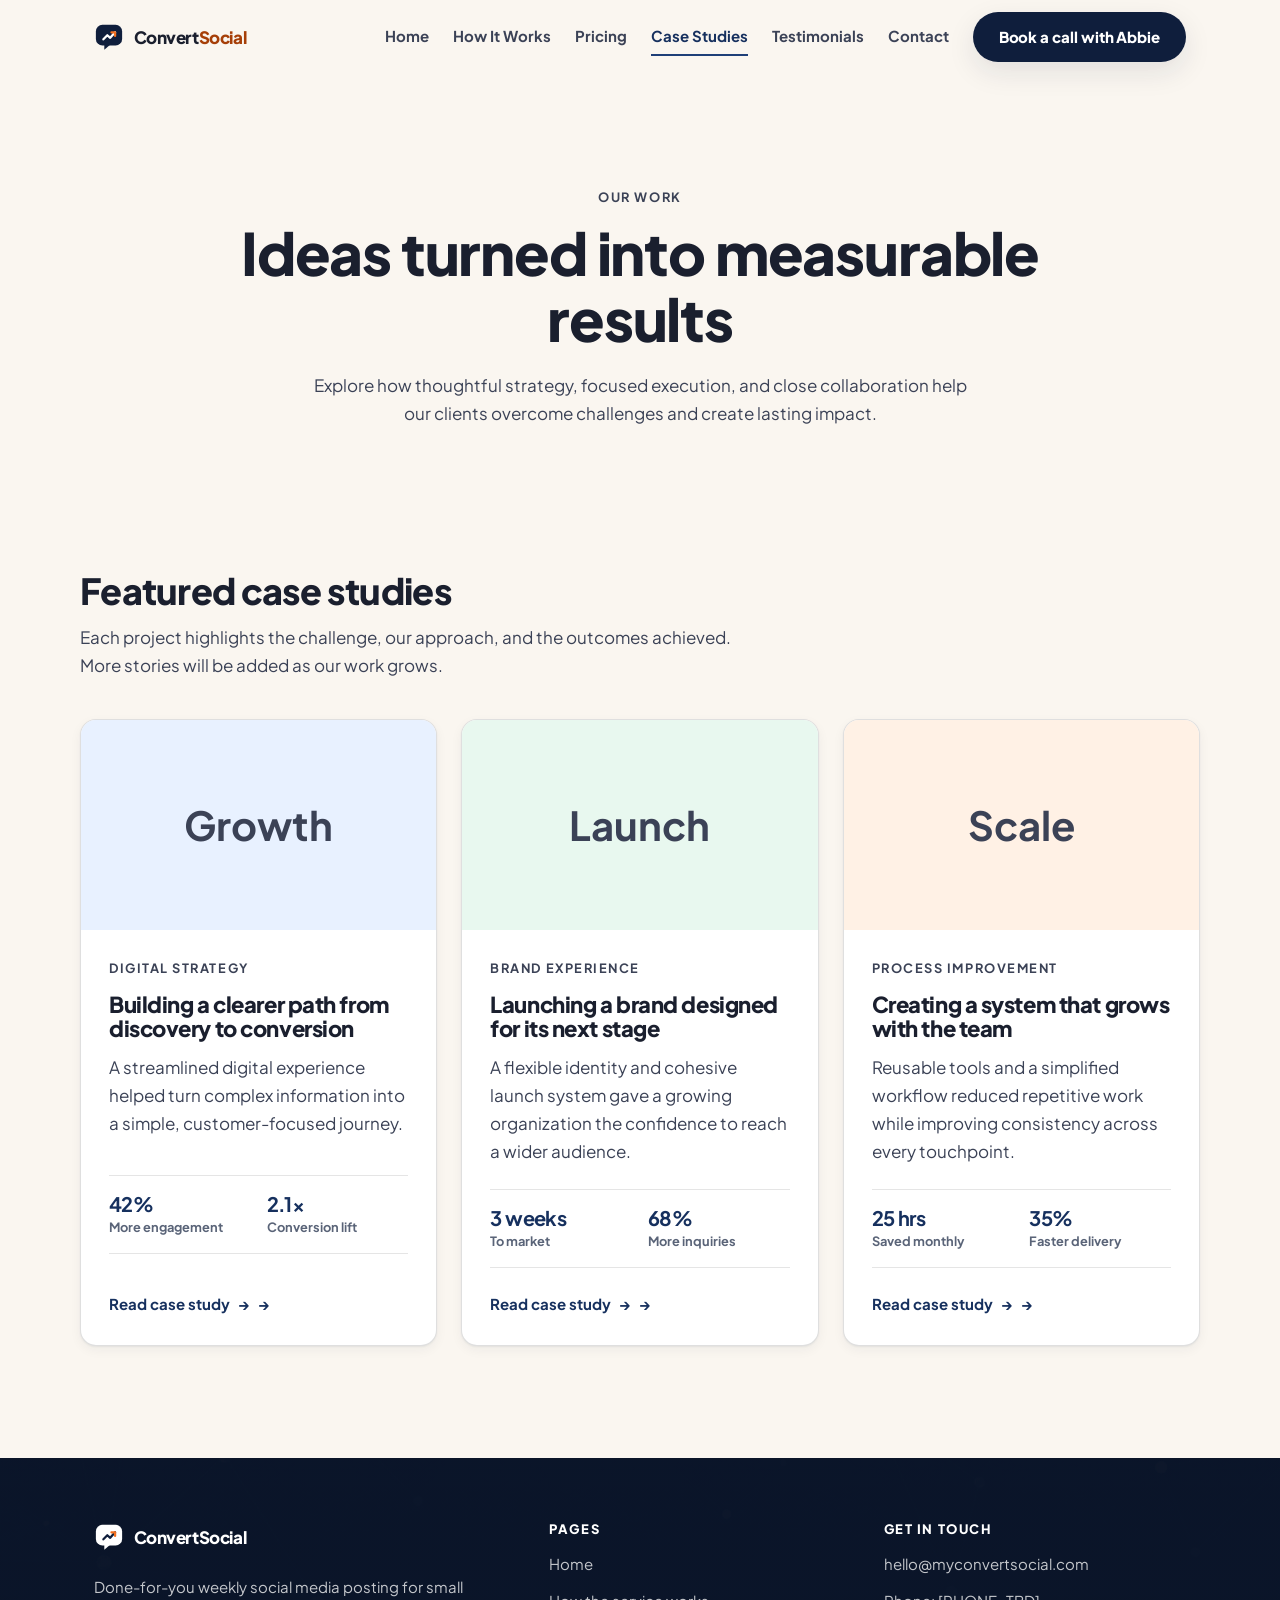
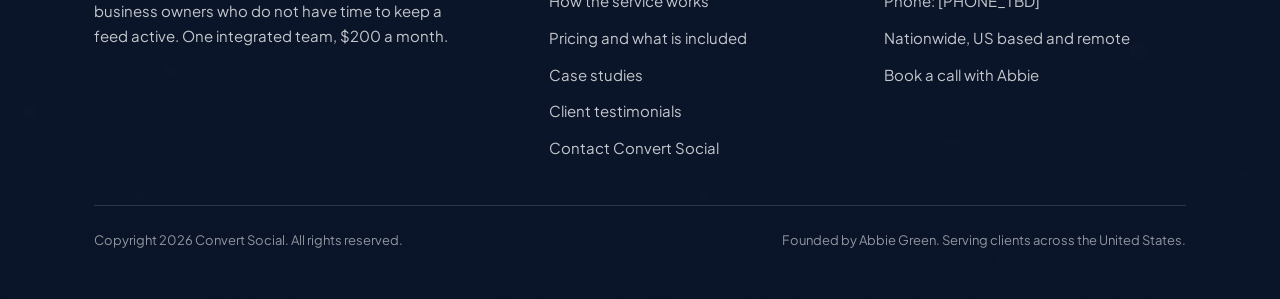
==== commit f28418bb: "OEDIT: the navigation bar at the top of the case studies page is me" ====
--- a/case-studies.html
+++ b/case-studies.html
@@ -4,7 +4,12 @@
   <meta charset="UTF-8">
   <meta name="viewport" content="width=device-width, initial-scale=1.0">
   <meta name="description" content="Explore our case studies and discover the strategies, solutions, and measurable results behind our work.">
-  <title>Case Studies</title>
+  <title>Case Studies | Convert Social</title>
+  <meta name="theme-color" content="#0F1E3C">
+  <link rel="icon" href="assets/img/favicon.svg" type="image/svg+xml">
+  <link rel="preconnect" href="https://fonts.googleapis.com">
+  <link rel="preconnect" href="https://fonts.gstatic.com" crossorigin>
+  <link rel="stylesheet" href="https://fonts.googleapis.com/css2?family=Plus+Jakarta+Sans:wght@400;500;700;800&display=swap">
   <link rel="stylesheet" href="assets/css/style.css">
   <style>
     .case-studies-hero {
@@ -152,19 +157,40 @@
   </style>
 </head>
 <body>
-  <header class="site-header">
-    <div class="container">
-      <a class="logo" href="index.html" aria-label="Home">Home</a>
-      <nav class="site-nav" aria-label="Primary navigation">
-        <ul>
+  <a class="skip-link" href="#main">Skip to main content</a>
+
+  <header class="site-header" data-header>
+    <div class="wrap header-inner">
+      <a class="brand" href="index.html" aria-label="Convert Social home">
+        <svg viewBox="0 0 32 32" fill="none" aria-hidden="true" focusable="false">
+          <rect x="2" y="3" width="28" height="22" rx="7" fill="#0F1E3C"/>
+          <path d="M11 24.4v5.1L16.9 24.4z" fill="#0F1E3C"/>
+          <path d="M10 18.5l4.2-4.4 3.1 2.8L22.5 11" stroke="#ffffff" stroke-width="2.4" stroke-linecap="round" stroke-linejoin="round"/>
+          <path d="M18.6 11h3.9v3.9" stroke="#F27021" stroke-width="2.4" stroke-linecap="round" stroke-linejoin="round"/>
+        </svg>
+        <span class="brand-name">Convert<span>Social</span></span>
+      </a>
+
+      <button class="nav-toggle" type="button" data-nav-toggle aria-expanded="false" aria-controls="site-nav">
+        <svg viewBox="0 0 24 24" fill="none" stroke="currentColor" stroke-width="2.2" stroke-linecap="round" aria-hidden="true" focusable="false"><path d="M4 7h16M4 12h16M4 17h16"/></svg>
+        <span>Menu</span>
+      </button>
+
+      <nav class="site-nav" id="site-nav" data-nav aria-label="Primary">
+        <ul class="nav-links">
           <li><a href="index.html">Home</a></li>
+          <li><a href="how-it-works.html">How It Works</a></li>
+          <li><a href="pricing.html">Pricing</a></li>
           <li><a href="case-studies.html" aria-current="page">Case Studies</a></li>
+          <li><a href="testimonials.html">Testimonials</a></li>
+          <li><a href="contact.html">Contact</a></li>
         </ul>
+        <a class="btn btn--primary" href="contact.html">Book a call with Abbie</a>
       </nav>
     </div>
   </header>
 
-  <main>
+  <main id="main">
     <section class="case-studies-hero" aria-labelledby="case-studies-title">
       <div class="case-studies-hero__content">
         <span class="case-studies-hero__eyebrow">Our work</span>
@@ -253,13 +279,48 @@
   </main>
 
   <footer class="site-footer">
-    <div class="container">
-      <p>&copy; 2026. All rights reserved.</p>
-      <nav aria-label="Footer navigation">
-        <a href="index.html">Home</a>
-        <a href="case-studies.html">Case Studies</a>
-      </nav>
+    <div class="wrap">
+      <div class="footer-grid">
+        <div>
+          <a class="brand" href="index.html" aria-label="Convert Social home">
+            <svg viewBox="0 0 32 32" fill="none" aria-hidden="true" focusable="false">
+              <rect x="2" y="3" width="28" height="22" rx="7" fill="#FFFFFF"/>
+              <path d="M11 24.4v5.1L16.9 24.4z" fill="#FFFFFF"/>
+              <path d="M10 18.5l4.2-4.4 3.1 2.8L22.5 11" stroke="#0F1E3C" stroke-width="2.4" stroke-linecap="round" stroke-linejoin="round"/>
+              <path d="M18.6 11h3.9v3.9" stroke="#F27021" stroke-width="2.4" stroke-linecap="round" stroke-linejoin="round"/>
+            </svg>
+            <span class="brand-name">Convert<span>Social</span></span>
+          </a>
+          <p class="footer-blurb">Done-for-you weekly social media posting for small business owners who do not have time to keep a feed active. One integrated team, $200 a month.</p>
+        </div>
+        <div>
+          <h3>Pages</h3>
+          <ul>
+            <li><a href="index.html">Home</a></li>
+            <li><a href="how-it-works.html">How the service works</a></li>
+            <li><a href="pricing.html">Pricing and what is included</a></li>
+            <li><a href="case-studies.html">Case studies</a></li>
+            <li><a href="testimonials.html">Client testimonials</a></li>
+            <li><a href="contact.html">Contact Convert Social</a></li>
+          </ul>
+        </div>
+        <div>
+          <h3>Get in touch</h3>
+          <ul>
+            <li><a href="mailto:hello@myconvertsocial.com">hello@myconvertsocial.com</a></li>
+            <li>Phone: [PHONE_TBD]</li>
+            <li>Nationwide, US based and remote</li>
+            <li><a href="contact.html">Book a call with Abbie</a></li>
+          </ul>
+        </div>
+      </div>
+      <div class="footer-base">
+        <p>Copyright <span data-year>2026</span> Convert Social. All rights reserved.</p>
+        <p>Founded by Abbie Green. Serving clients across the United States.</p>
+      </div>
     </div>
   </footer>
+
+  <script src="assets/js/main.js" defer></script>
 </body>
 </html>
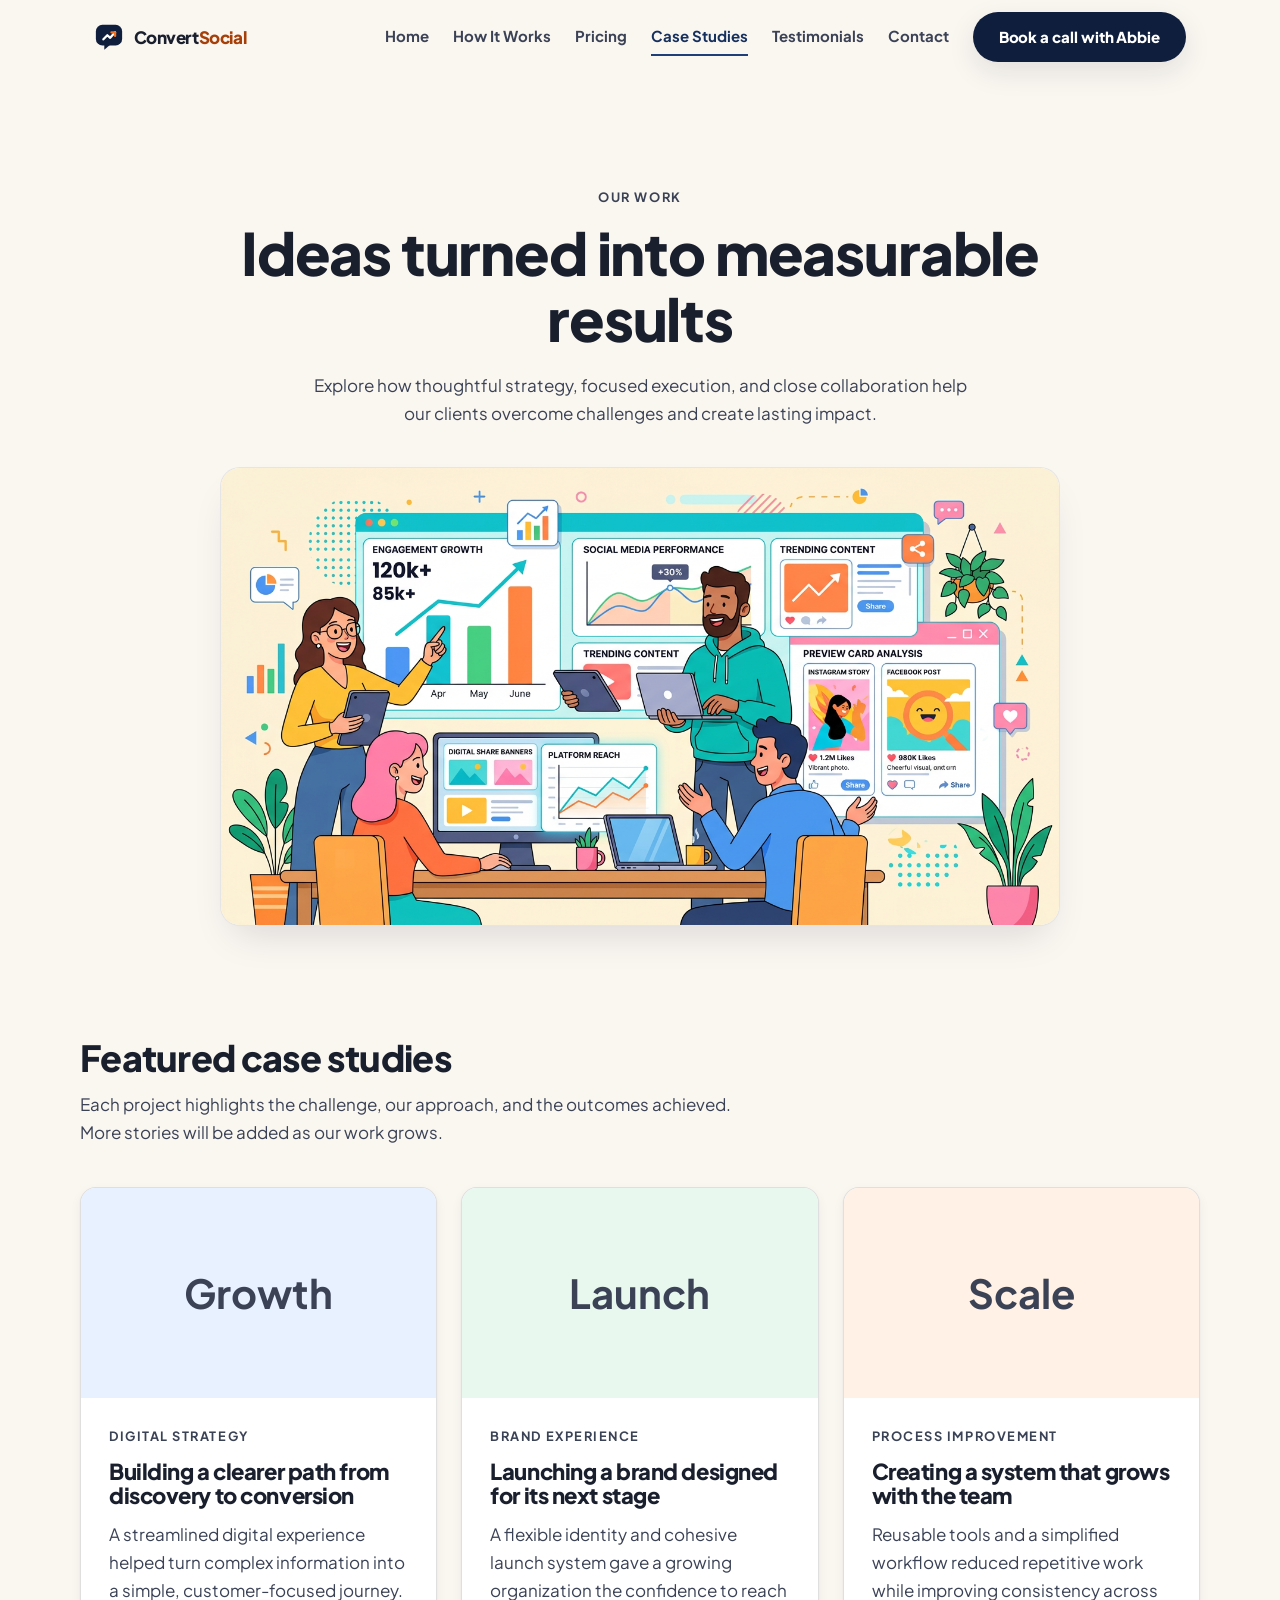
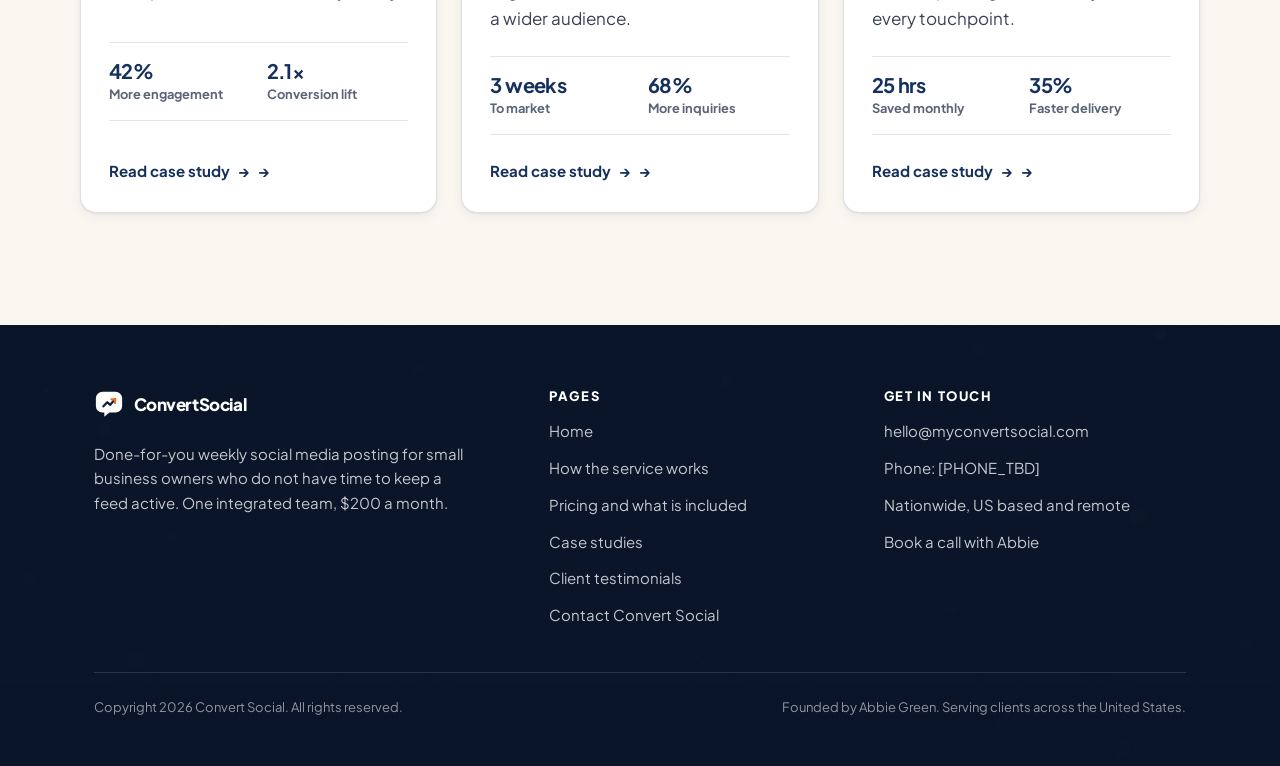
==== commit 2bf0b923: "OEDIT: Can you generate an image that matches the aesthetic that is" ====
--- a/case-studies.html
+++ b/case-studies.html
@@ -13,7 +13,7 @@
   <link rel="stylesheet" href="assets/css/style.css">
   <style>
     .case-studies-hero {
-      padding: 7rem 1.5rem 5rem;
+      padding: 7rem 1.5rem 4rem;
       text-align: center;
     }
 
@@ -43,8 +43,25 @@
       margin: 0 auto;
     }
 
+    .case-studies-hero__image-wrap {
+      max-width: 840px;
+      margin: 2.5rem auto 0;
+      border-radius: 1.25rem;
+      overflow: hidden;
+      box-shadow: 0 20px 40px -15px rgba(15, 30, 60, 0.15);
+      border: 1px solid rgba(127, 127, 127, 0.2);
+      background: #ffffff;
+    }
+
+    .case-studies-hero__image-wrap img {
+      width: 100%;
+      height: auto;
+      display: block;
+      object-fit: cover;
+    }
+
     .case-studies-section {
-      padding: 4rem 1.5rem 7rem;
+      padding: 3rem 1.5rem 7rem;
     }
 
     .case-studies__header {
@@ -196,6 +213,10 @@
         <span class="case-studies-hero__eyebrow">Our work</span>
         <h1 id="case-studies-title">Ideas turned into measurable results</h1>
         <p>Explore how thoughtful strategy, focused execution, and close collaboration help our clients overcome challenges and create lasting impact.</p>
+        
+        <div class="case-studies-hero__image-wrap">
+          <img src="/uploads/onboarding-edit/2d21dc5e-d585-4223-a1b2-39bb7c48ba54/case-studies-hero.png" alt="Cartoon characters looking at social media preview analytics and card designs" width="1200" height="630" loading="eager">
+        </div>
       </div>
     </section>
 
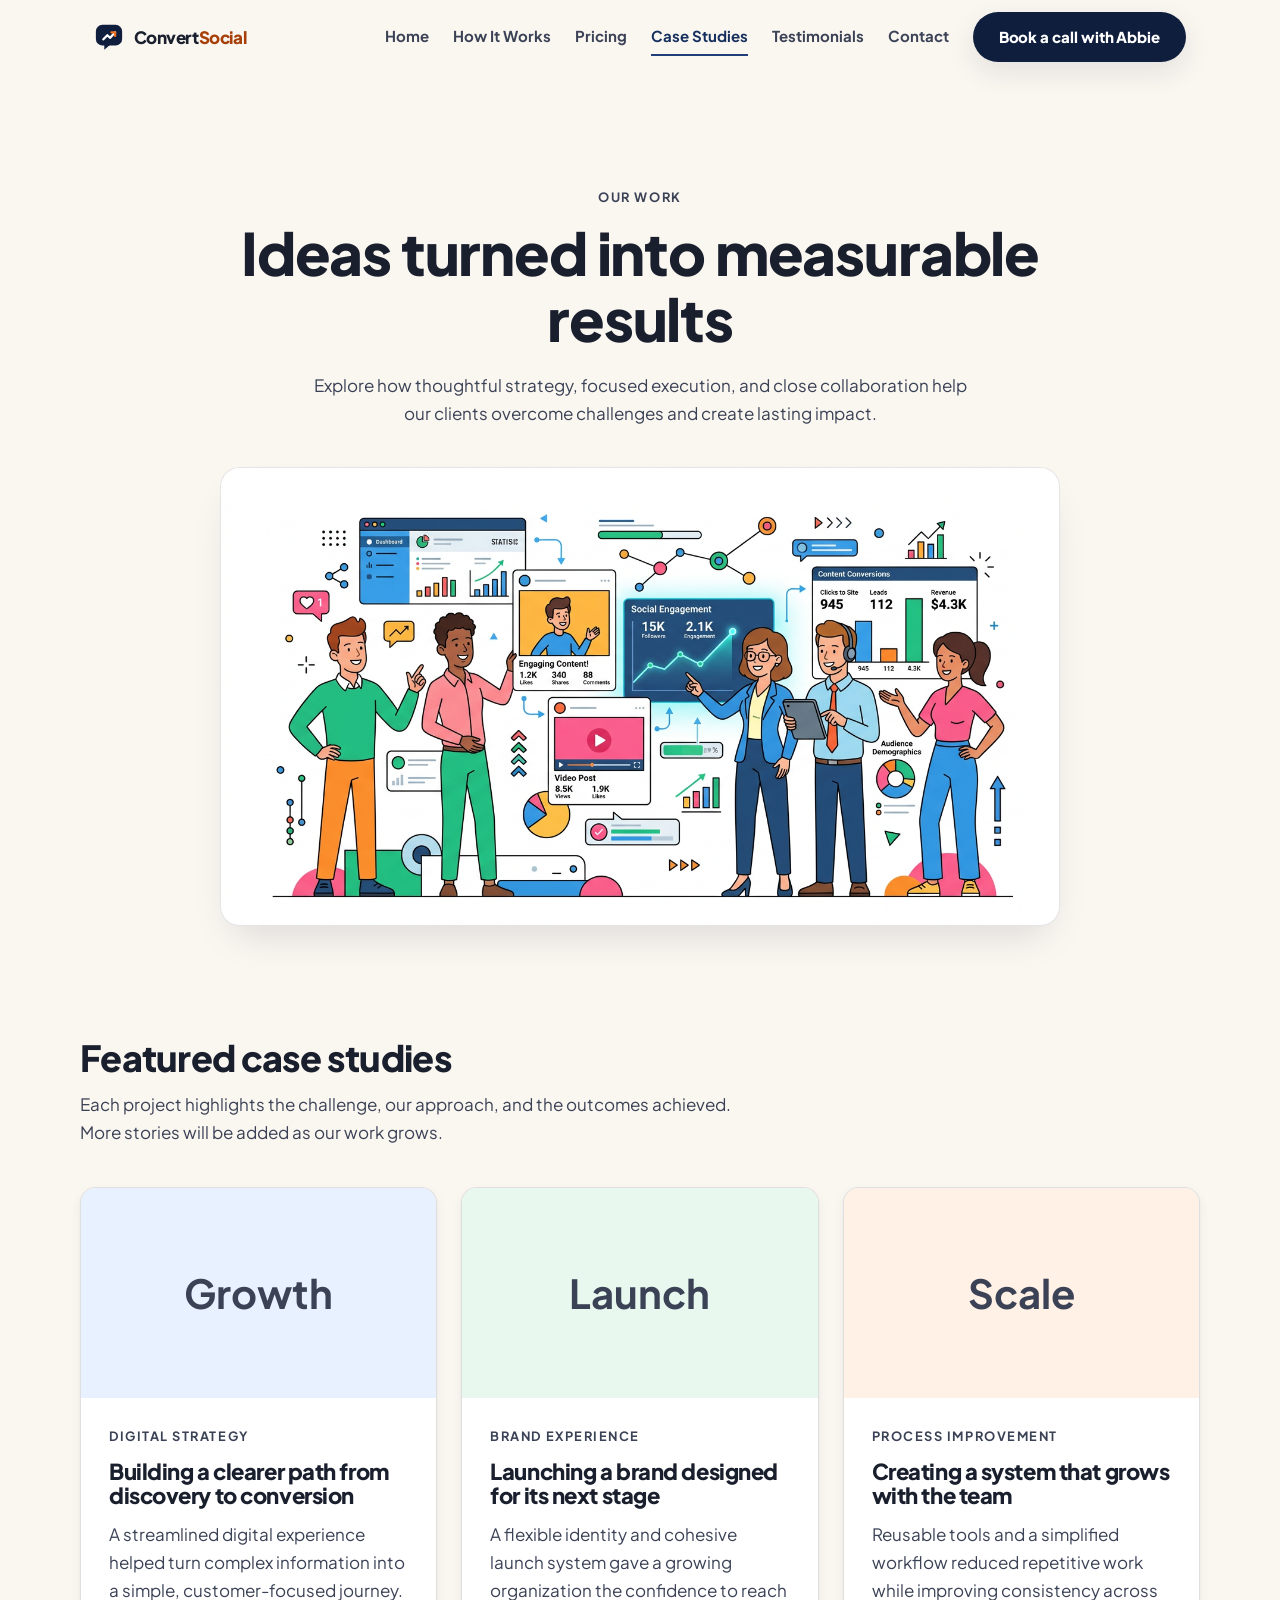
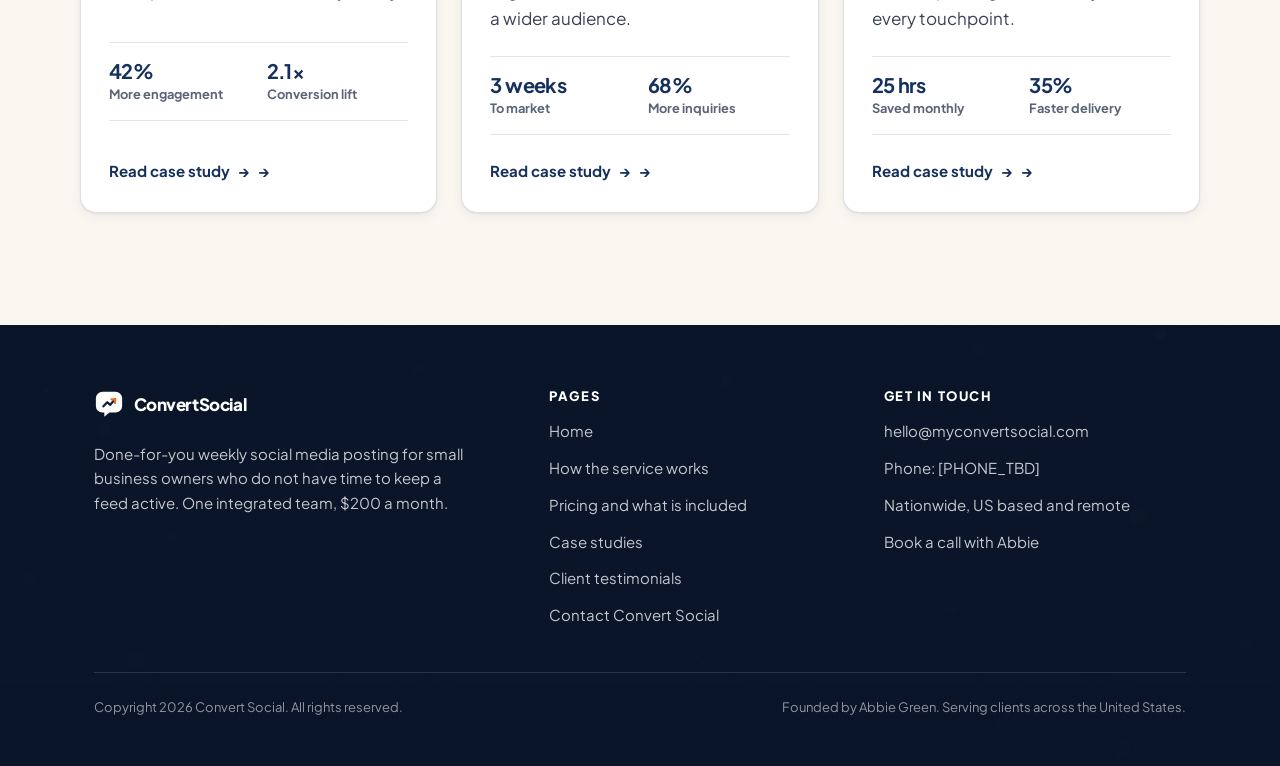
==== commit a3c25fbd: "OEDIT: The image on the case studies page is not showing up. It's j" ====
--- a/case-studies.html
+++ b/case-studies.html
@@ -215,7 +215,7 @@
         <p>Explore how thoughtful strategy, focused execution, and close collaboration help our clients overcome challenges and create lasting impact.</p>
         
         <div class="case-studies-hero__image-wrap">
-          <img src="/uploads/onboarding-edit/2d21dc5e-d585-4223-a1b2-39bb7c48ba54/case-studies-hero.png" alt="Cartoon characters looking at social media preview analytics and card designs" width="1200" height="630" loading="eager">
+          <img src="/uploads/onboarding-edit/be158c31-ae8b-4d31-a021-ac0ace5e6320/case-study-illustration.png" alt="Cartoon illustration demonstrating social preview optimization case study results" width="1200" height="630" loading="eager">
         </div>
       </div>
     </section>
